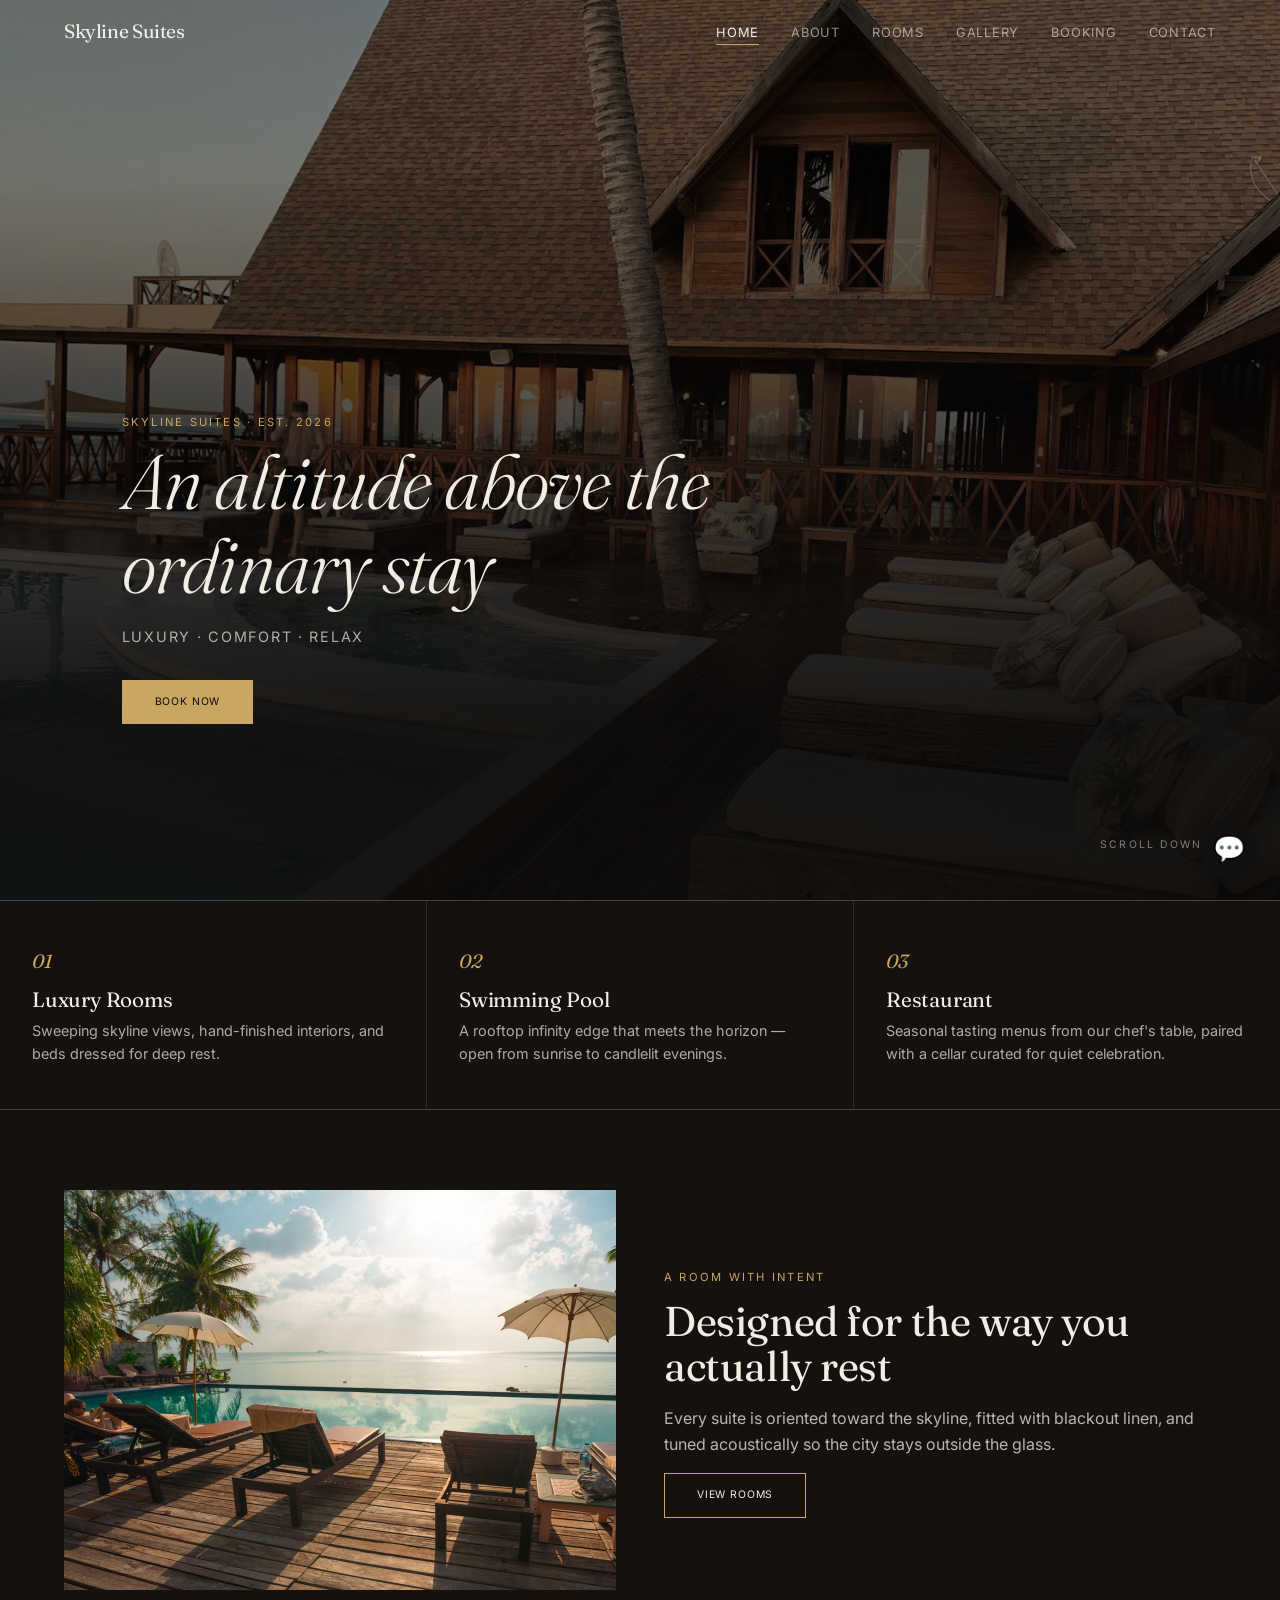
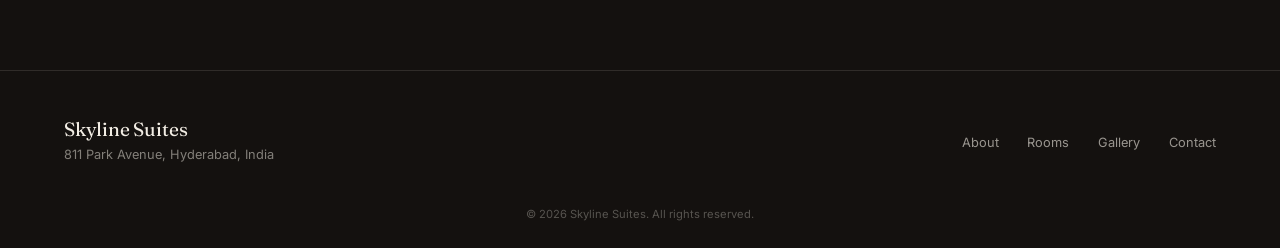
==== index.html @ 2bc97205 "Initial commit" ====
<!DOCTYPE html>
<html lang="en">
<head>
<meta charset="utf-8"/>
<meta content="width=device-width, initial-scale=1.0" name="viewport"/>
<title>Luxury Hotel in Hyderabad | Skyline Suites</title>
<link href="style.css" rel="stylesheet"/>
<meta content="Skyline Suites offers luxury hotel rooms, premium amenities, rooftop pool, fine dining, and comfortable stays at affordable prices. Book your stay today." name="description"/><meta content="hotel,luxury hotel,skyline suites,rooms,booking" name="keywords"/><meta content="Skyline Suites" name="author"/><meta content="index,follow" name="robots"/><link href="https://yourdomain.com/index.html" rel="canonical"/><link href="images/favicon.png" rel="icon"/><meta content="#111111" name="theme-color"/><meta content="Luxury Hotel in Hyderabad | Skyline Suites" property="og:title"/><meta content="Skyline Suites offers luxury hotel rooms, premium amenities, rooftop pool, fine dining, and comfortable stays at affordable prices. Book your stay today." property="og:description"/><meta content="website" property="og:type"/><meta content="images/hero-exterior.jpg" property="og:image"/><meta content="summary_large_image" name="twitter:card"/><script type="application/ld+json">{"@context":"https://schema.org","@type":"Hotel","name":"Skyline Suites","url":"https://yourdomain.com"}</script></head>
<body>
<!-- ===== NAV ===== -->
<nav>
<h2>Skyline Suites</h2>
<button aria-label="Toggle menu" class="nav-toggle">
<span></span><span></span><span></span>
</button>
<ul>
<li><a class="active" href="index.html">Home</a></li>
<li><a href="about.html">About</a></li>
<li><a href="rooms.html">Rooms</a></li>
<li><a href="gallery.html">Gallery</a></li>
<li><a href="booking.html">Booking</a></li>
<li><a href="contact.html">Contact</a></li>
</ul>
</nav>
<!-- ===== HOME HERO ===== -->
<section class="home-hero" id="home">
<img alt="Skyline Suites - Hotel exterior" src="images/hero-exterior.jpg"/>
<div class="hero-text">
<span class="eyebrow">Skyline Suites · Est. 2026</span>
<h1>An altitude above the ordinary stay</h1>
<p>Luxury · Comfort · Relax</p>
<a class="btn solid" href="booking.html">Book Now</a>
</div>
<div class="scroll-cue">
<span>Scroll Down</span>
<span class="line"></span>
</div>
</section>
<!-- ===== FEATURES ===== -->
<div class="features">
<div class="card"><span class="num">01</span><h3>Luxury Rooms</h3><p>Sweeping skyline views, hand-finished interiors, and beds dressed for deep rest.</p></div>
<div class="card"><span class="num">02</span><h3>Swimming Pool</h3><p>A rooftop infinity edge that meets the horizon — open from sunrise to candlelit evenings.</p></div>
<div class="card"><span class="num">03</span><h3>Restaurant</h3><p>Seasonal tasting menus from our chef's table, paired with a cellar curated for quiet celebration.</p></div>
</div>
<!-- ===== ABOUT PREVIEW ===== -->
<section>
<div class="about-grid">
<img alt="Skyline Suites - Suite interior" loading="lazy" src="images/suite-interior.jpg"/>
<div>
<span class="eyebrow">A room with intent</span>
<h2>Designed for the way you actually rest</h2>
<p>Every suite is oriented toward the skyline, fitted with blackout linen, and tuned acoustically so the city stays outside the glass.</p>
<a class="btn" href="rooms.html">View Rooms</a>
</div>
</div>
</section>
<!-- ===== FOOTER ===== -->
<footer>
<div class="foot-brand">
<h2>Skyline Suites</h2>
<span>811 Park Avenue, Hyderabad, India</span>
</div>
<div class="foot-links">
<a href="about.html">About</a>
<a href="rooms.html">Rooms</a>
<a href="gallery.html">Gallery</a>
<a href="contact.html">Contact</a>
</div>
<div class="copyright">© 2026 Skyline Suites. All rights reserved.</div>
</footer>
<script src="script.js"></script>
<script src="chatbot.js"></script>
</body>
</html>
---- style.css ----
@import url('https://fonts.googleapis.com/css2?family=Fraunces:ital,opsz,wght@0,9..144,300;0,9..144,400;0,9..144,500;1,9..144,400&family=Inter:wght@300;400;500;600&display=swap');

:root {
  --charcoal: #14110F;
  --warm-black: #0B0A09;
  --ivory: #F2EDE4;
  --gold: #C9A661;
  --line: rgba(242, 237, 228, 0.12);
  --display: 'Fraunces', serif;
  --body: 'Inter', sans-serif;
  --ease: cubic-bezier(0.2, 0.8, 0.3, 1);
}

* { margin: 0; padding: 0; box-sizing: border-box; }
html { scroll-behavior: smooth; }
body {
  background: var(--charcoal);
  color: var(--ivory);
  font-family: var(--body);
  line-height: 1.6;
  overflow-x: hidden;
}
a { color: inherit; text-decoration: none; }
img { display: block; max-width: 100%; }
ul { list-style: none; }
h1, h2, h3 {
  font-family: var(--display);
  font-weight: 400;
  line-height: 1.1;
  letter-spacing: -0.01em;
}

.eyebrow {
  font-size: 0.7rem;
  letter-spacing: 0.2em;
  text-transform: uppercase;
  color: var(--gold);
}

/* ----- navigation ----- */
nav {
  position: fixed;
  top: 0; left: 0; right: 0;
  z-index: 100;
  display: flex;
  align-items: center;
  justify-content: space-between;
  padding: 1.2rem 5%;
  background: transparent;
  transition: background 0.4s var(--ease), backdrop-filter 0.4s;
}
nav.scrolled {
  background: rgba(11, 10, 9, 0.7);
  backdrop-filter: blur(12px);
  border-bottom: 1px solid var(--line);
}
nav h2 {
  font-size: 1.2rem;
  font-weight: 400;
  letter-spacing: -0.02em;
}
nav ul {
  display: flex;
  gap: 2rem;
}
nav ul li a {
  font-size: 0.8rem;
  text-transform: uppercase;
  letter-spacing: 0.06em;
  opacity: 0.6;
  padding-bottom: 4px;
  border-bottom: 1px solid transparent;
  transition: opacity 0.3s, border-color 0.3s;
}
nav ul li a:hover,
nav ul li a.active {
  opacity: 1;
  border-bottom-color: var(--gold);
}
.nav-toggle {
  display: none;
  flex-direction: column;
  gap: 5px;
  background: none;
  border: 0;
  cursor: pointer;
}
.nav-toggle span {
  width: 24px;
  height: 1.5px;
  background: var(--ivory);
}

/* ----- buttons ----- */
.btn {
  display: inline-block;
  border: 1px solid var(--gold);
  color: var(--ivory);
  background: transparent;
  padding: 0.8rem 2rem;
  font-size: 0.65rem;
  text-transform: uppercase;
  letter-spacing: 0.08em;
  cursor: pointer;
  transition: background 0.3s, color 0.3s;
}
.btn:hover {
  background: var(--gold);
  color: var(--warm-black);
}
.btn.solid {
  background: var(--gold);
  color: var(--warm-black);
  border-color: var(--gold);
}
.btn.solid:hover {
  background: var(--ivory);
  border-color: var(--ivory);
}

/* ----- home hero ----- */
.home-hero {
  position: relative;
  height: 100vh;
  min-height: 500px;
  display: flex;
  align-items: flex-end;
  overflow: hidden;
}
.home-hero img {
  position: absolute;
  inset: 0;
  width: 100%;
  height: 100%;
  object-fit: cover;
  filter: brightness(0.6) saturate(0.9);
}
.home-hero::after {
  content: '';
  position: absolute;
  inset: 0;
  background: linear-gradient(0deg, rgba(11,10,9,0.9) 20%, rgba(11,10,9,0.2) 80%);
}
.home-hero .hero-text {
  position: relative;
  z-index: 2;
  padding: 0 5% 6rem;
  max-width: 800px;
}
.home-hero h1 {
  font-size: clamp(2.4rem, 8vw, 4.8rem);
  font-style: italic;
  font-weight: 300;
  margin: 0.4rem 0 1rem;
}
.home-hero p {
  font-size: 0.9rem;
  letter-spacing: 0.12em;
  text-transform: uppercase;
  opacity: 0.7;
  margin-bottom: 2rem;
}
.scroll-cue {
  position: absolute;
  right: 5%;
  bottom: 2.4rem;
  z-index: 2;
  display: flex;
  align-items: center;
  gap: 0.8rem;
  font-size: 0.65rem;
  letter-spacing: 0.2em;
  text-transform: uppercase;
  opacity: 0.5;
}
.scroll-cue .line {
  width: 1px;
  height: 32px;
  background: var(--gold);
}

/* ----- page hero (inner) ----- */
.page-hero {
  position: relative;
  height: 48vh;
  min-height: 280px;
  display: flex;
  align-items: flex-end;
  overflow: hidden;
}
.page-hero img {
  position: absolute;
  inset: 0;
  width: 100%;
  height: 100%;
  object-fit: cover;
  filter: brightness(0.55) saturate(0.9);
}
.page-hero::after {
  content: '';
  position: absolute;
  inset: 0;
  background: linear-gradient(0deg, rgba(11,10,9,0.9), rgba(11,10,9,0.2));
}
.page-hero .hero-text {
  position: relative;
  z-index: 2;
  padding: 0 5% 3rem;
  max-width: 700px;
}
.page-hero h1 {
  font-size: clamp(2.2rem, 5vw, 3.4rem);
  font-style: italic;
  font-weight: 300;
  margin-top: 0.3rem;
}

/* ----- sections ----- */
section {
  padding: 5rem 5%;
}

/* ----- features ----- */
.features {
  display: grid;
  grid-template-columns: repeat(3, 1fr);
  gap: 1px;
  background: var(--line);
  border-top: 1px solid var(--line);
  border-bottom: 1px solid var(--line);
}
.card {
  background: var(--charcoal);
  padding: 2.8rem 2rem;
  transition: background 0.3s;
}
.card:hover { background: #1b1713; }
.card .num {
  font-family: var(--display);
  font-style: italic;
  color: var(--gold);
  font-size: 1.2rem;
}
.card h3 {
  font-size: 1.3rem;
  margin: 0.8rem 0 0.4rem;
}
.card p {
  color: rgba(242, 237, 228, 0.7);
  font-size: 0.9rem;
}

/* ----- about grid ----- */
.about-grid {
  display: grid;
  grid-template-columns: 1fr 1fr;
  gap: 3rem;
  align-items: center;
}
.about-grid img {
  width: 100%;
  height: 400px;
  object-fit: cover;
}
.about-grid h2 {
  font-size: clamp(1.8rem, 3.5vw, 2.6rem);
  margin: 0.6rem 0 1rem;
}
.about-grid p {
  color: rgba(242, 237, 228, 0.75);
  margin-bottom: 1rem;
}

/* ----- stats ----- */
.stats {
  display: grid;
  grid-template-columns: repeat(4, 1fr);
  gap: 1.5rem;
  text-align: center;
  margin-top: 3rem;
  padding-top: 3rem;
  border-top: 1px solid var(--line);
}
.stats strong {
  display: block;
  font-family: var(--display);
  font-style: italic;
  font-size: 2.4rem;
  color: var(--gold);
}
.stats span {
  font-size: 0.75rem;
  text-transform: uppercase;
  letter-spacing: 0.08em;
  color: rgba(242, 237, 228, 0.6);
}

/* ----- rooms grid ----- */
.rooms-grid {
  display: grid;
  grid-template-columns: repeat(2, 1fr);
  gap: 1.5rem;
}
.room-card {
  position: relative;
  overflow: hidden;
  height: 380px;
}
.room-card img {
  width: 100%;
  height: 100%;
  object-fit: cover;
  transition: transform 0.6s var(--ease), filter 0.6s;
}
.room-card:hover img {
  transform: scale(1.04);
  filter: brightness(0.6);
}
.room-card .room-info {
  position: absolute;
  bottom: 0;
  left: 0;
  right: 0;
  padding: 1.8rem;
  background: linear-gradient(0deg, rgba(11,10,9,0.95), transparent);
}
.room-card h3 {
  font-size: 1.4rem;
}
.room-card .price {
  margin-top: 0.4rem;
  font-size: 0.85rem;
  color: rgba(242, 237, 228, 0.7);
}
.room-card .price strong {
  color: var(--gold);
  font-family: var(--display);
  font-style: italic;
}

/* ----- gallery ----- */
.gallery-grid {
  display: grid;
  grid-template-columns: repeat(4, 1fr);
  grid-auto-rows: 200px;
  gap: 10px;
}
.gallery-grid .g-item:nth-child(3n+1) {
  grid-row: span 2;
}
.gallery-grid img {
  width: 100%;
  height: 100%;
  object-fit: cover;
  transition: transform 0.5s var(--ease);
}
.gallery-grid .g-item:hover img {
  transform: scale(1.06);
}

/* ----- booking ----- */
.booking-wrap {
  display: grid;
  grid-template-columns: 1.2fr 0.8fr;
  gap: 3rem;
  align-items: start;
}
form {
  display: flex;
  flex-direction: column;
  gap: 1.2rem;
}
.form-row {
  display: grid;
  grid-template-columns: 1fr 1fr;
  gap: 1.2rem;
}
label {
  display: block;
  font-size: 0.7rem;
  letter-spacing: 0.1em;
  text-transform: uppercase;
  color: var(--gold);
  margin-bottom: 0.4rem;
}
input, select, textarea {
  width: 100%;
  background: transparent;
  border: none;
  border-bottom: 1px solid var(--line);
  color: var(--ivory);
  font-family: inherit;
  font-size: 0.95rem;
  padding: 0.5rem 0;
  transition: border-color 0.3s;
}
input:focus, select:focus, textarea:focus {
  outline: none;
  border-bottom-color: var(--gold);
}
select option { background: var(--charcoal); }
textarea { resize: vertical; min-height: 80px; }
.confirm-msg {
  margin-top: 0.8rem;
  font-size: 0.85rem;
  color: var(--gold);
  opacity: 0;
  transition: opacity 0.3s;
}
.confirm-msg.show { opacity: 1; }

.booking-aside {
  border: 1px solid var(--line);
  padding: 2rem;
}
.booking-aside img {
  width: 100%;
  height: 200px;
  object-fit: cover;
  margin-bottom: 1.2rem;
}
.booking-aside ul {
  display: flex;
  flex-direction: column;
  gap: 0.6rem;
  margin-top: 1rem;
}
.booking-aside li {
  display: flex;
  justify-content: space-between;
  font-size: 0.85rem;
  border-bottom: 1px dashed var(--line);
  padding-bottom: 0.5rem;
  color: rgba(242, 237, 228, 0.8);
}

/* ----- contact ----- */
.contact-grid {
  display: grid;
  grid-template-columns: 0.9fr 1.1fr;
  gap: 3rem;
}
.contact-info .item {
  margin-bottom: 1.8rem;
}
.contact-info .item p {
  color: rgba(242, 237, 228, 0.8);
  font-size: 0.95rem;
  margin-top: 0.2rem;
}
.map-box {
  min-height: 280px;
  border: 1px solid var(--line);
  background: #1b1713;
  display: flex;
  align-items: center;
  justify-content: center;
  font-family: var(--display);
  font-style: italic;
  color: var(--gold);
  text-align: center;
  padding: 2rem;
}

/* ----- footer ----- */
footer {
  border-top: 1px solid var(--line);
  padding: 3rem 5% 1.5rem;
  display: flex;
  flex-wrap: wrap;
  align-items: center;
  justify-content: space-between;
  gap: 1.5rem;
}
footer .foot-brand h2 {
  font-size: 1.2rem;
  font-weight: 400;
}
footer .foot-brand span {
  font-size: 0.8rem;
  color: rgba(242, 237, 228, 0.5);
}
footer .foot-links {
  display: flex;
  gap: 1.8rem;
  font-size: 0.8rem;
}
footer .foot-links a {
  opacity: 0.6;
  transition: opacity 0.3s, color 0.3s;
}
footer .foot-links a:hover {
  opacity: 1;
  color: var(--gold);
}
footer .copyright {
  width: 100%;
  text-align: center;
  font-size: 0.7rem;
  color: rgba(242, 237, 228, 0.3);
  margin-top: 1rem;
}

/* ----- responsive ----- */
@media (max-width: 900px) {
  .features { grid-template-columns: 1fr; }
  .about-grid { grid-template-columns: 1fr; }
  .about-grid img { height: 280px; }
  .stats { grid-template-columns: repeat(2, 1fr); }
  .rooms-grid { grid-template-columns: 1fr; }
  .gallery-grid { grid-template-columns: repeat(2, 1fr); }
  .booking-wrap { grid-template-columns: 1fr; }
  .contact-grid { grid-template-columns: 1fr; }
}
@media (max-width: 640px) {
  nav ul {
    position: fixed;
    top: 0; right: 0;
    height: 100vh;
    width: 70%;
    flex-direction: column;
    justify-content: center;
    gap: 2rem;
    background: var(--warm-black);
    transform: translateX(100%);
    transition: transform 0.4s var(--ease);
    padding: 2rem;
  }
  nav ul.open { transform: translateX(0); }
  .nav-toggle { display: flex; }
  .form-row { grid-template-columns: 1fr; }
  .gallery-grid { grid-auto-rows: 140px; }
  .gallery-grid .g-item:nth-child(3n+1) { grid-row: span 1; }
}
.sk-chat-btn {
  position: fixed;
  bottom: 22px;
  right: 22px;
  z-index: 9999;
  width: 58px;
  height: 58px;
  border-radius: 50%;
  background: #111111;
  color: #fff;
  border: none;
  display: flex;
  align-items: center;
  justify-content: center;
  cursor: pointer;
  box-shadow: 0 6px 20px rgba(0, 0, 0, 0.25);
  font-size: 26px;
  transition: transform 0.2s ease;
}

.sk-chat-btn:hover {
  transform: scale(1.06);
}

.sk-chat-window {
  position: fixed;
  bottom: 92px;
  right: 22px;
  z-index: 9999;
  width: 340px;
  max-width: calc(100vw - 32px);
  height: 460px;
  max-height: calc(100vh - 140px);
  background: #fff;
  border-radius: 16px;
  overflow: hidden;
  box-shadow: 0 12px 40px rgba(0, 0, 0, 0.25);
  display: none;
  flex-direction: column;
  font-family: inherit;
  border: 1px solid rgba(0, 0, 0, 0.08);
}

.sk-chat-window.open {
  display: flex;
}

.sk-chat-header {
  background: #111111;
  color: #fff;
  padding: 14px 16px;
  display: flex;
  align-items: center;
  justify-content: space-between;
}

.sk-chat-header h3 {
  margin: 0;
  font-size: 15px;
}

.sk-chat-header span {
  font-size: 12px;
  opacity: 0.7;
}

.sk-chat-close {
  background: none;
  border: none;
  color: #fff;
  font-size: 20px;
  cursor: pointer;
  line-height: 1;
  padding: 4px;
}

.sk-chat-body {
  flex: 1;
  overflow-y: auto;
  padding: 14px;
  display: flex;
  flex-direction: column;
  gap: 10px;
  background: #fafafa;
}

.sk-msg {
  max-width: 82%;
  padding: 9px 12px;
  border-radius: 12px;
  font-size: 13.5px;
  line-height: 1.45;
}

.sk-msg a {
  color: inherit;
  text-decoration: underline;
}

.sk-msg.bot {
  background: #eeeeee;
  color: #111;
  align-self: flex-start;
  border-bottom-left-radius: 4px;
}

.sk-msg.user {
  background: #111111;
  color: #fff;
  align-self: flex-end;
  border-bottom-right-radius: 4px;
}

.sk-quick-replies {
  display: flex;
  flex-wrap: wrap;
  gap: 6px;
  padding: 0 14px 10px;
  background: #fafafa;
}

.sk-quick-btn {
  background: #fff;
  border: 1px solid #ddd;
  border-radius: 999px;
  padding: 6px 10px;
  font-size: 12px;
  cursor: pointer;
  color: #111;
}

.sk-quick-btn:hover {
  background: #f0f0f0;
}

.sk-chat-input-row {
  display: flex;
  gap: 8px;
  padding: 10px;
  border-top: 1px solid #eee;
  background: #fff;
}

.sk-chat-input {
  flex: 1;
  border: 1px solid #ddd;
  border-radius: 999px;
  padding: 9px 14px;
  font-size: 13.5px;
  outline: none;
}

.sk-chat-input:focus {
  border-color: #111;
}

.sk-chat-send {
  background: #111;
  color: #fff;
  border: none;
  border-radius: 50%;
  width: 38px;
  height: 38px;
  cursor: pointer;
  font-size: 16px;
  display: flex;
  align-items: center;
  justify-content: center;
  flex-shrink: 0;
}

.sk-chat-send:hover {
  opacity: 0.85;
}

@media (max-width: 420px) {
  .sk-chat-window {
    right: 16px;
    left: 16px;
    width: auto;
  }
  .sk-chat-btn {
    right: 16px;
  }
}
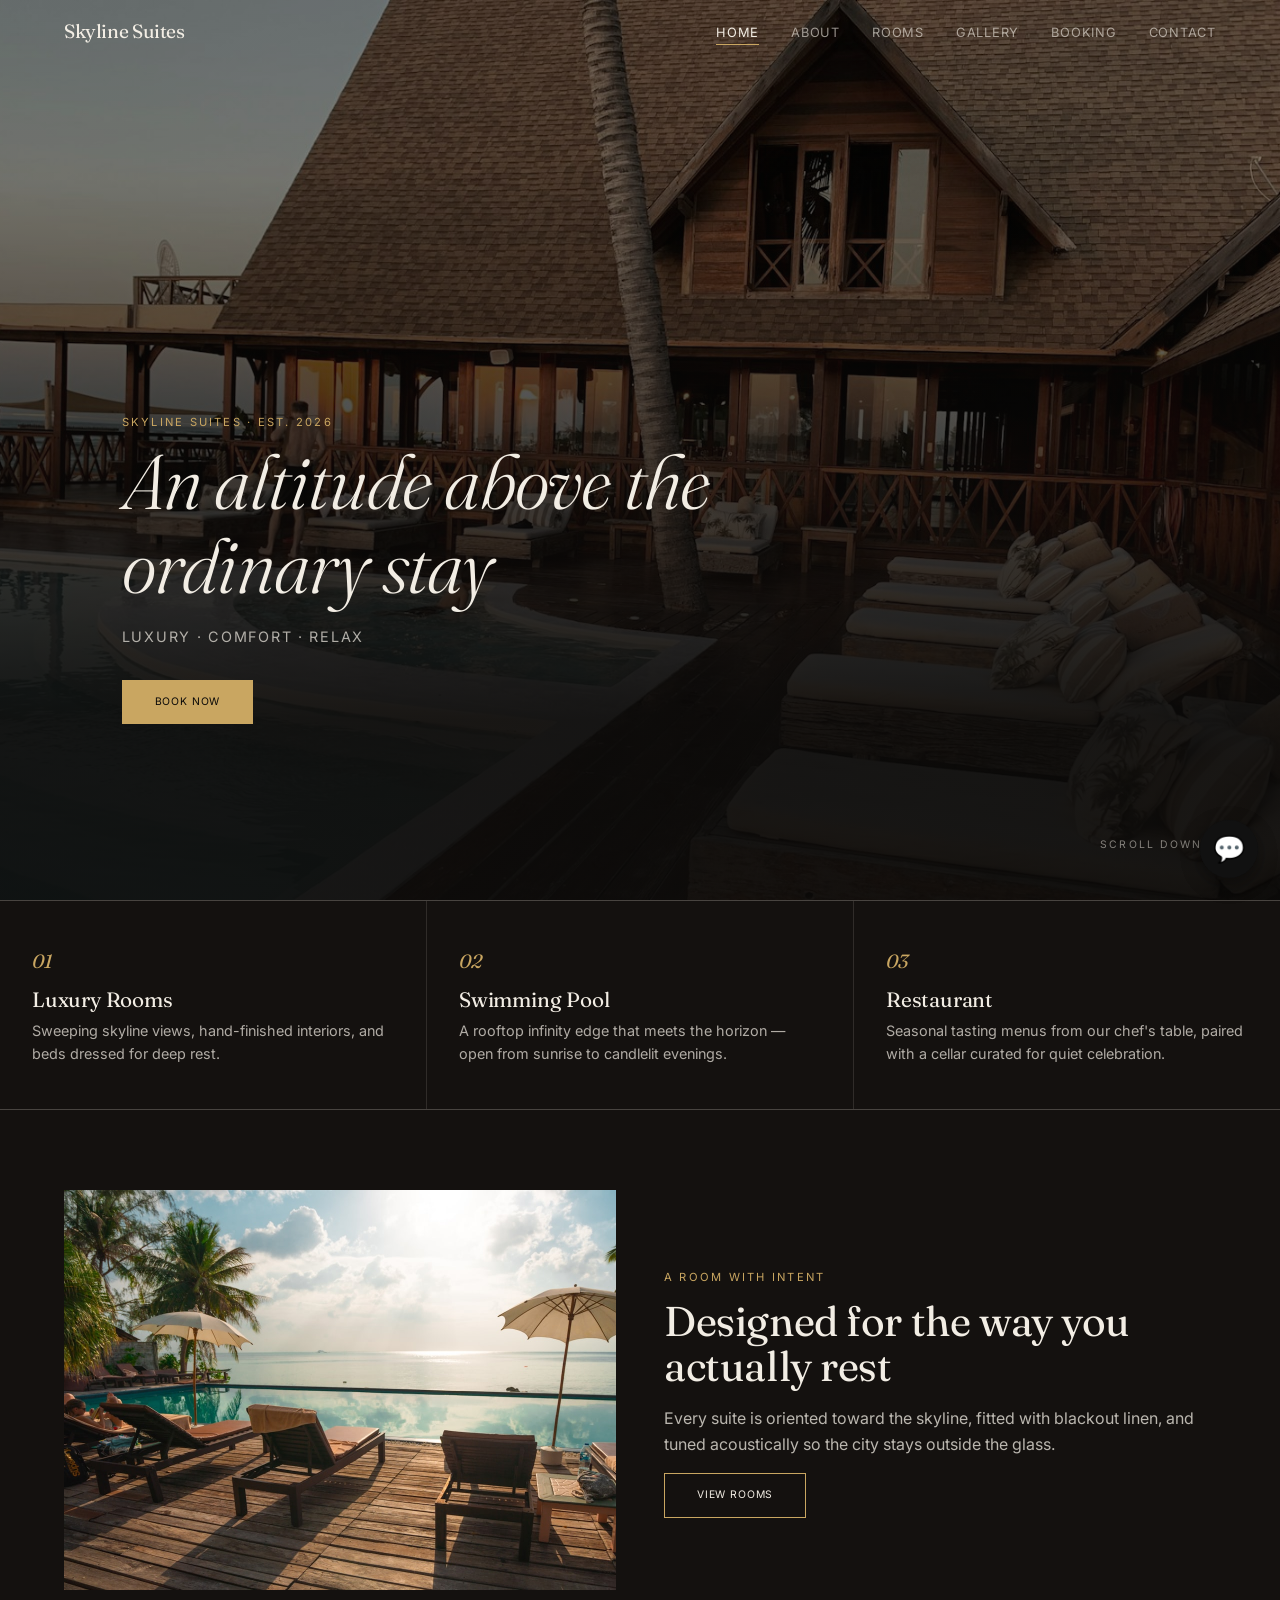
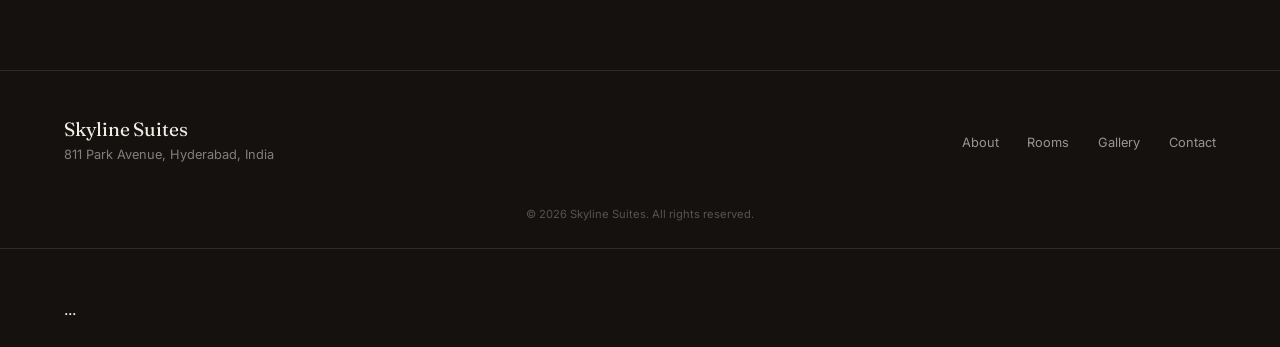
==== commit f69c5769: "Added Tawk.to live chat" ====
--- a/index.html
+++ b/index.html
@@ -68,7 +68,29 @@
 </div>
 <div class="copyright">© 2026 Skyline Suites. All rights reserved.</div>
 </footer>
+<script src="script.js" defer></script>
+<script src="chatbot.js" defer></script>
+<footer>
+    ...
+</footer>
+
 <script src="script.js"></script>
 <script src="chatbot.js"></script>
+
+<!--Start of Tawk.to Script-->
+<script type="text/javascript">
+var Tawk_API=Tawk_API||{}, Tawk_LoadStart=new Date();
+(function(){
+var s1=document.createElement("script"),s0=document.getElementsByTagName("script")[0];
+s1.async=true;
+s1.src='https://embed.tawk.to/6a4629c9b20d4a1d48e7c7fe/1jsh16fns';
+s1.charset='UTF-8';
+s1.setAttribute('crossorigin','*');
+s0.parentNode.insertBefore(s1,s0);
+})();
+</script>
+<!--End of Tawk.to Script-->
+
+
 </body>
 </html>
